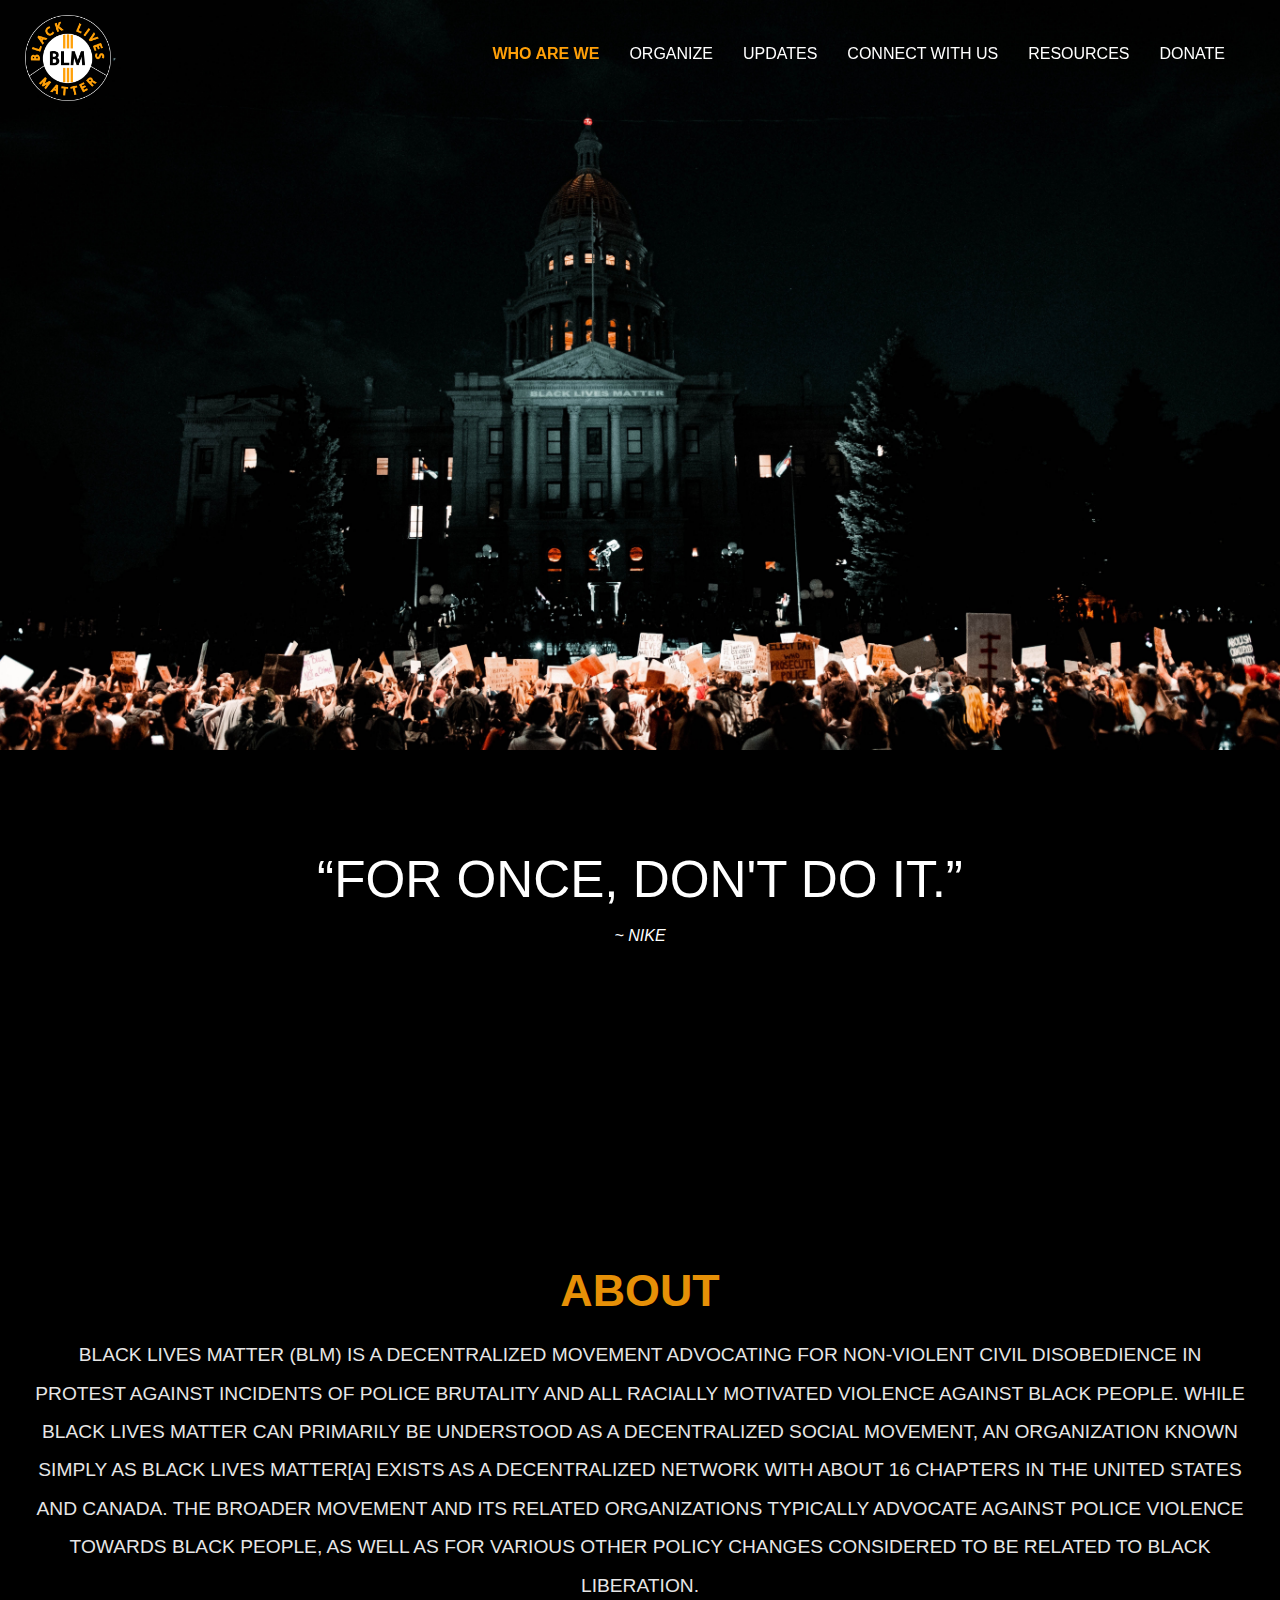
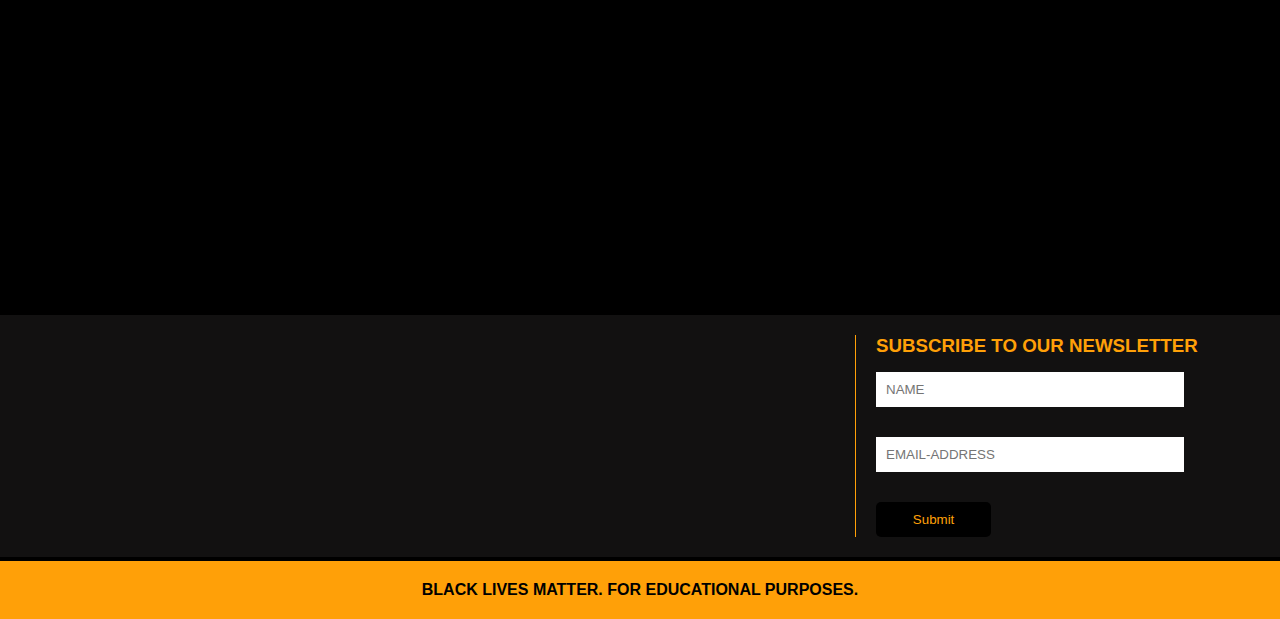
==== index.html @ 30330106 "BLM" ====
<!DOCTYPE html>
<html lang="en">
<head>
  <meta charset="UTF-8">
  <meta name="viewport" content="width=device-width, initial-scale=1.0">
  <title>Document</title>
  <link rel="stylesheet" href="./css/style.css">
</head>
<body>
  <div class="nav-bar-container" id="navbar">
    <ul class="nav-bar">
      <li><img src="./website-logo/FINAL.png" alt="BLM" id="website-logo" height="86px" width="86px"></li>
      <li>Donate</li>
      <li>Resources</li>
      <li>Connect With Us</li>
      <li>Updates</li>
      <li>Organize</li>
      <li><a href="#" id="mainheading">Who are we</a></li>
    </ul>
  </div>

  <div class="landing-image">
    <img src="./images/Black_Live_Matters.jpg" alt="Black Live Matters" height="auto" width="100%">
  </div>

  <div class="quotes"> 
    <q>For once, Don't Do it.</q><br><br>
    <cite>~ Nike</cite>
  </div>

  <div class="margin">
    <section class="parallex">
      <div class="parallex-inner">
        <div class="parallex-inner-inner">
          <h4>About</h4>
          <p>Black Lives Matter (BLM) is a decentralized movement advocating for non-violent civil disobedience in protest against incidents of police brutality and all racially motivated violence against Black people. While Black Lives Matter can primarily be understood as a decentralized social movement, an organization known simply as Black Lives Matter[a] exists as a decentralized network with about 16 chapters in the United States and Canada. The broader movement and its related organizations typically advocate against police violence towards black people, as well as for various other policy changes considered to be related to black liberation.</p>
          </div>
          
        </div>
      </section>
    </div>
  </div>

  <div class="footer">
    <div class="footer-inner"></div>

    <div class="subscribe-letter">
      <h3>Subscribe to our newsletter</h3>
      <form>
        <input type="text" placeholder="NAME" class="fields"><br>
        <input type="email" placeholder="EMAIL-ADDRESS" class="fields"><br>
        <input type="submit" id="submit-button">
      </form>
    </div>
  </div>

  <div class="copyright">
    <h4>BLACK LIVES MATTER. FOR EDUCATIONAL PURPOSES.</h4>
  </div>
  <script>
    // When the user scrolls down 20px from the top of the document, slide down the navbar
    window.onscroll = function() {scrollFunction()};
    
    function scrollFunction() {
      if (document.body.scrollTop > 720 || document.documentElement.scrollTop > 720) {
        document.getElementById("navbar").style.backgroundColor = "#ffa008";
        document.getElementById('navbar').style.transition = "ease-in-out 0.3s";
        document.getElementById('mainheading').style.color = "black";
      } else {
        document.getElementById("navbar").style.backgroundColor = "rgba(0,0,0,0)";
        document.getElementById('mainheading').style.color = "#ffa008";
      }
    }
    </script>
</body>
</html>
---- css/style.css ----
* {
  margin: 0;
  padding: 0;
}
html {
  scroll-behavior: smooth;
}
body {
  background-color: black;
  color: white;
  font-family: "Oswald", Sans-serif;
  text-transform: uppercase;
  height: auto;
}
div.nav-bar-container {
  z-index: 1;
  height: 100px;
  width: 100%;
  position: fixed;
  padding-top:10px;
}
ul.nav-bar li {
  list-style:none;
  margin-top:30px;  
}
ul.nav-bar li:nth-child(1) {
  float: left;
  margin-top: 0px;
}
ul.nav-bar li {
  float: right;
  padding:5px;
  margin-left: 20px;
}
ul.nav-bar li:nth-child(2) {
  margin-right: 50px;
}
ul-nav-bar li a {
  color:#ffa008;
  text-decoration: none;
}
ul.nav-bar li:nth-child(7) a{
  color:#ffa008;
  text-decoration:none;
  font-weight: bold;
}
.landing-image img {
  display: block;
  position: relative;
  top: 0;
  left: 0;
  z-index: -1;
}

.quotes {
  position: relative;
  margin:100px 0px;
  text-align: center;
}
.quotes q{
  
  font-size: 4vw;
  
}

.parallex-inner h4{
  text-align:center;
  margin: 10px 0px;
  font-size:3.5vw;
  color: #ffa008;
}
.parallex-inner p {
  text-align: center;
  margin-top: 20px;
  padding-left: 25px;
  padding-right: 25px;
  font-size: 1.5vw;
  /* margin:20px 0px; */
  color:white ;
  line-height: 2;
}

.margin
{
	margin-top : 10px;
}
.parallex
	{
    background: url(https://images.unsplash.com/photo-1592331492689-5a833239ed01?ixlib=rb-1.2.1&ixid=eyJhcHBfaWQiOjEyMDd9&auto=format&fit=crop&w=1051&q=80);
    background-repeat: no-repeat;
    background-size: cover;
		background-attachment: fixed;
	}
.parallex-inner
	{
    padding: 200px 0px;
      
  }
.parallex-inner-inner {
    background-color: black;
    padding:10px;
    opacity: 90%;
}
.footer {
  position: relative;
  margin-top: 100px;
  background-color: #121111;
  width: 100%;
  display:inline-block;
  /* padding:20px; */
}
.subscribe-letter {
  width: 30%;
  float: right;
  border-left:1px solid #ffa008;
  padding-left: 20px;
  display: inline-block;
  margin: 20px;
}
.subscribe-letter h3 {
  color:#ffa008;
  font-weight: 600;
}
.fields {
  padding:10px;
  margin:15px 0px;
  width: 75%;
  border:none; 
}
#submit-button {
  border:none;
  margin-top: 15px;
  padding:10px;
  width: 30%;
  border-radius: 5px;
  background-color: black;
  color:#ffa008;
  font-weight: 500;
}
.copyright {
  background-color: #ffa008;
  color:black;
  text-align: center;
  width: 100%;
  padding: 20px 0px;
  margin:0;
}
.copyright h4 {
  margin: 0;
}
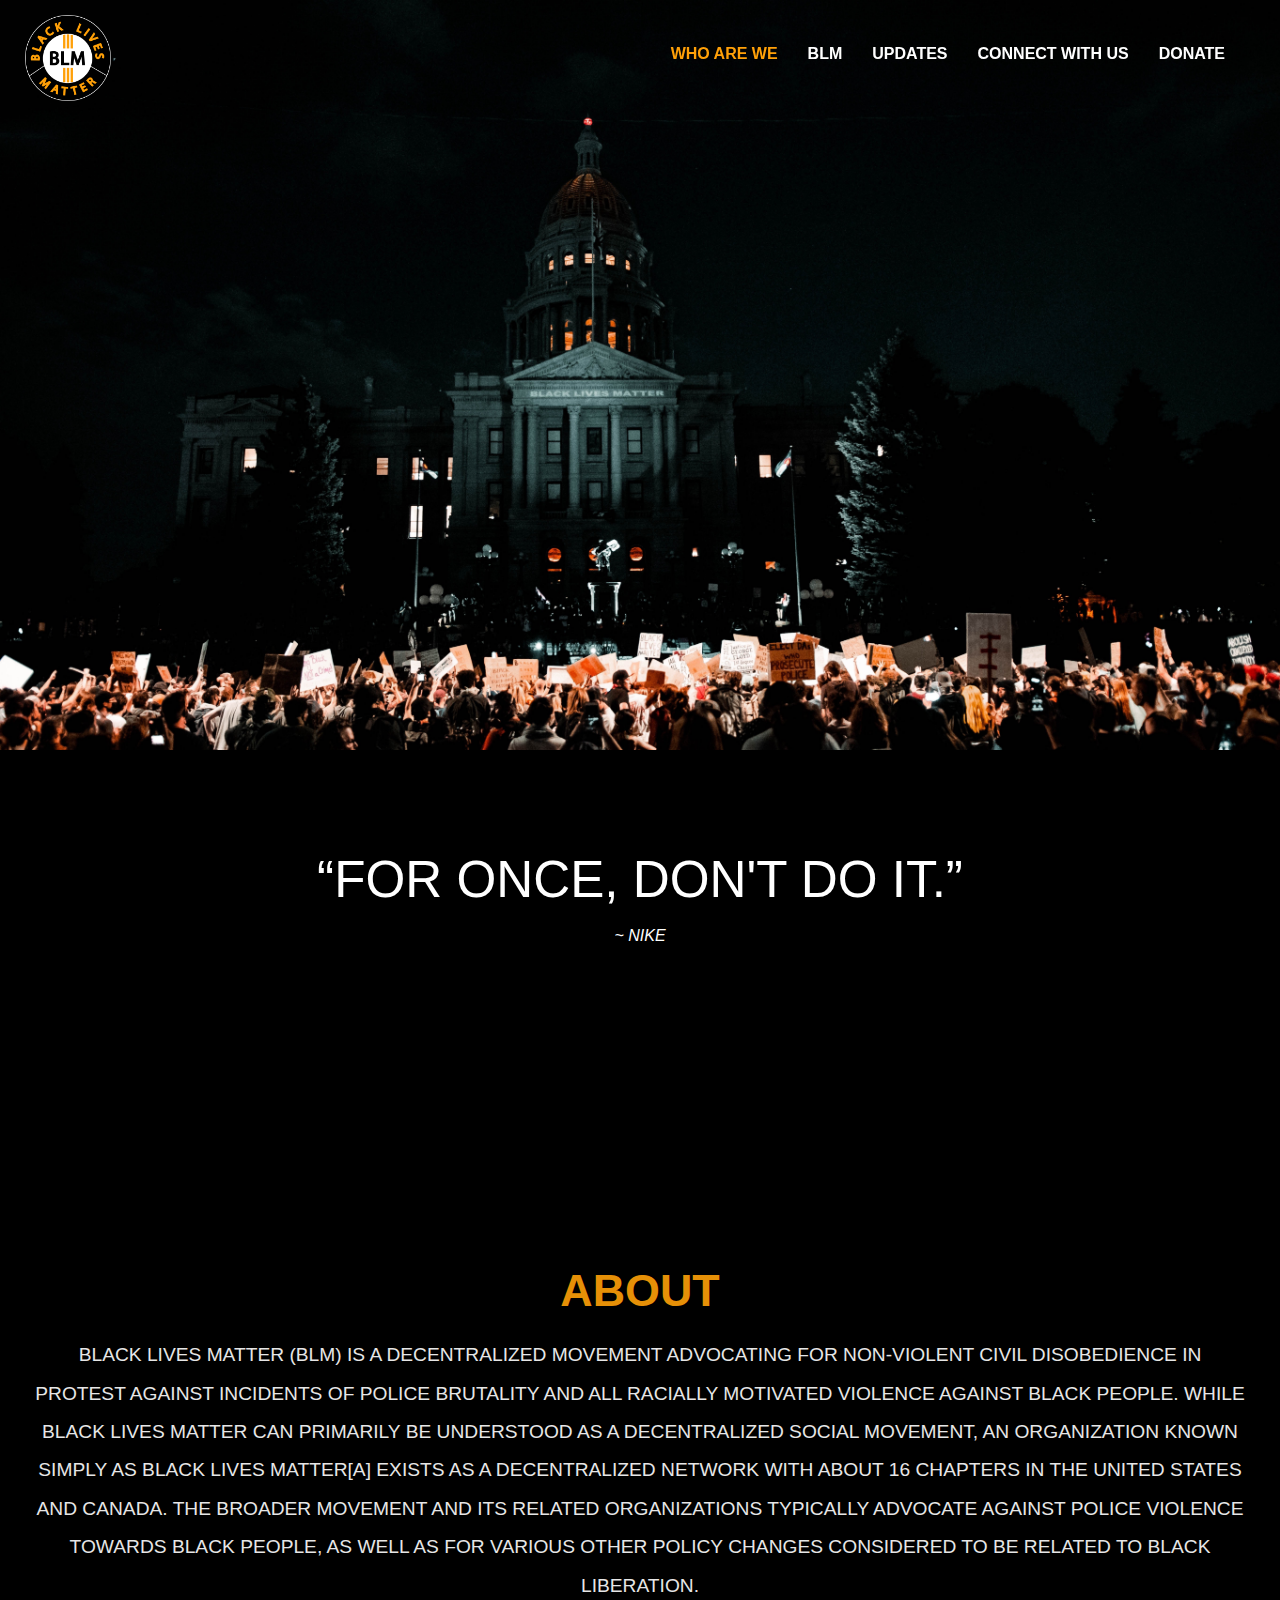
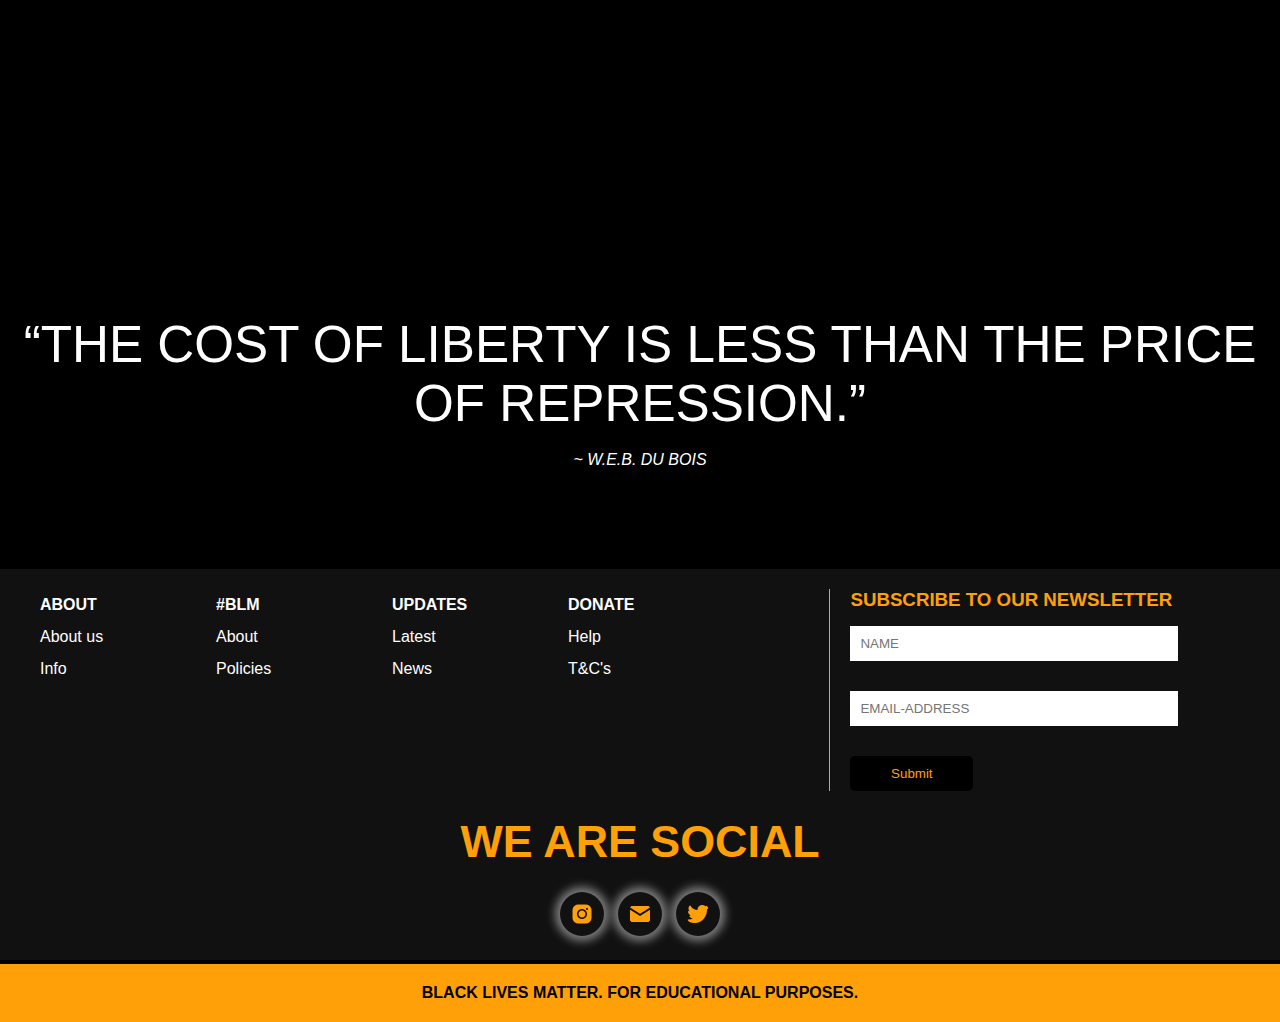
==== commit 5ad1dbce: "completed with web and working on mobile" ====
--- a/index.html
+++ b/index.html
@@ -9,13 +9,12 @@
 <body>
   <div class="nav-bar-container" id="navbar">
     <ul class="nav-bar">
-      <li><img src="./website-logo/FINAL.png" alt="BLM" id="website-logo" height="86px" width="86px"></li>
-      <li>Donate</li>
-      <li>Resources</li>
-      <li>Connect With Us</li>
-      <li>Updates</li>
-      <li>Organize</li>
-      <li><a href="#" id="mainheading">Who are we</a></li>
+      <li><a href="index.html"><img src="./website-logo/FINAL.png" alt="BLM" id="website-logo" height="86px" width="86px"></a></li>
+      <li><a href="donate.html">Donate</a></li>
+      <li><a href="connect.html">Connect With Us</a></li>
+      <li><a href="update.html">Updates</a></li>
+      <li><a href="history.html">BLM</a></li>
+      <li><a href="index.html" id="mainheading">Who are we</a></li>
     </ul>
   </div>
 
@@ -32,7 +31,7 @@
     <section class="parallex">
       <div class="parallex-inner">
         <div class="parallex-inner-inner">
-          <h4>About</h4>
+          <h4 id="about">About</h4>
           <p>Black Lives Matter (BLM) is a decentralized movement advocating for non-violent civil disobedience in protest against incidents of police brutality and all racially motivated violence against Black people. While Black Lives Matter can primarily be understood as a decentralized social movement, an organization known simply as Black Lives Matter[a] exists as a decentralized network with about 16 chapters in the United States and Canada. The broader movement and its related organizations typically advocate against police violence towards black people, as well as for various other policy changes considered to be related to black liberation.</p>
           </div>
           
@@ -40,9 +39,41 @@
       </section>
     </div>
   </div>
-
+<div class="quotes">
+  <q>The cost of liberty is less than the price of repression.</q><br><br>
+  <cite>~ W.E.B. Du Bois</cite>
+</div>
   <div class="footer">
-    <div class="footer-inner"></div>
+    <div class="footer-inner">
+      <div class="footer-inner-element">
+        <ul>
+          <h4>ABOUT</h4>
+          <li><a href="#about">About us</a></li>
+          <li><a href="#about">Info</a></li>
+        </ul>
+      </div>
+      <div class="footer-inner-element">
+        <ul>
+          <h4>#BLM</h4>
+          <li><a href="history.html">About</a></li>
+          <li><a href="history.html">Policies</a></li>
+        </ul>
+      </div>
+      <div class="footer-inner-element">
+        <ul>
+          <h4>UPDATES</h4>
+          <li><a href="update.html">Latest</a></li>
+          <li><a href="update.html">News</a></li>
+        </ul>
+      </div>
+      <div class="footer-inner-element">
+        <ul>
+          <h4>DONATE</h4>
+          <li><a href="donate.html">Help</a></li>
+          <li><a href="https://secure.actblue.com/content/fineprint">T&C's</a></li>
+        </ul>
+      </div>
+    </div>
 
     <div class="subscribe-letter">
       <h3>Subscribe to our newsletter</h3>
@@ -51,6 +82,21 @@
         <input type="email" placeholder="EMAIL-ADDRESS" class="fields"><br>
         <input type="submit" id="submit-button">
       </form>
+    </div>
+    
+    <div class="socialmedia">
+      <div>
+        <h3>We are Social</h3>
+        <div class="social-container">
+          <img src="[data-uri]">
+          <img src="[data-uri]">
+          <img src="[data-uri]">
+        </div>
+
+      </div>
+      <div>
+        
+      </div>
     </div>
   </div>
 
--- a/css/style.css
+++ b/css/style.css
@@ -35,15 +35,20 @@
 ul.nav-bar li:nth-child(2) {
   margin-right: 50px;
 }
-ul-nav-bar li a {
-  color:#ffa008;
+ul.nav-bar li a {
+  color:white;
   text-decoration: none;
-}
-ul.nav-bar li:nth-child(7) a{
+  font-weight: bold;
+}
+ul.nav-bar li:nth-child(6) a{
   color:#ffa008;
   text-decoration:none;
   font-weight: bold;
 }
+ul.nav-bar li:hover{
+  transform: scale(1.1);
+}
+
 .landing-image img {
   display: block;
   position: relative;
@@ -103,14 +108,16 @@
 }
 .footer {
   position: relative;
-  margin-top: 100px;
   background-color: #121111;
   width: 100%;
   display:inline-block;
   /* padding:20px; */
 }
+.footer-inner-elements {
+  display: flex;
+}
 .subscribe-letter {
-  width: 30%;
+  width: 32%;
   float: right;
   border-left:1px solid #ffa008;
   padding-left: 20px;
@@ -148,6 +155,107 @@
 .copyright h4 {
   margin: 0;
 }
-
-
-
+.footer-inner{
+    width: 55%;
+  float: left;
+  padding-left: 20px;
+  display: inline;
+  margin: 20px;
+}
+.footer-inner-element{
+  float: left;
+   display: inline-block;
+   width: 25%;
+   line-height: 2;
+}
+.footer-inner-element ul li{
+    list-style-type: none;
+    text-transform: none;
+}
+.footer-inner-element ul li a{
+   text-decoration: none;
+   color:white;
+}
+.socialmedia{
+  width: 100%;
+  float: right;
+  text-align: center;
+}
+.socialmedia h3 {
+  color:#ffa008;
+  padding:5px 0px;
+  font-size:3.5vw; 
+}
+.social-container img {
+  box-shadow: 0px 0px 10px 5px grey;
+  padding:10px 10px;
+  border-radius: 50%;
+  margin:20px 5px;
+}
+
+/* landing */
+
+@media only screen and (max-width: 600px) {
+  
+  .quotes{
+    margin: 20px 0px;
+  }
+  .parallex-inner{
+    padding:35px 0px;
+  }
+  .parallex-inner p{
+    margin-top: 10px;
+    font-size:2vw;
+  }
+  .quotes cite{
+    font-size: 1.5vw;
+  }
+  .footer-inner{
+    float: none;
+    margin: 0px;
+    padding: 0px;
+    padding-top: 10px;
+  }
+  .footer-inner-element{
+    text-align: center;
+    width: 24%;
+    line-height: 1.5;
+    padding-top: 10px;
+  }
+  .subscribe-letter{
+    float: none;
+    width: 90%;
+    border-left: none;
+    padding-left: 0px;
+  }
+  .subscribe-letter input{
+    display: block;
+    margin: auto;
+  }
+  .subscribe-letter h3{
+    margin-bottom: 10px;
+    font-size: 4vw;
+    text-align: center;
+  }
+  .footer-inner-element h4{
+    color:#ffa008;
+    font-size: 3.5vw;
+  }
+  .copyright h4{
+    font-size: 3vw;
+  }
+  .footer-inner-element ul li{
+    font-size:2.8vw;
+  }
+  #submit-button{
+    margin-top:0;
+  }
+.nav-bar li {
+    font-size: 1.5vw;
+    margin: 0;
+  }
+  .nav-bar li:nth-child(1) {
+    display: none;
+    margin: 0;
+  }
+}
